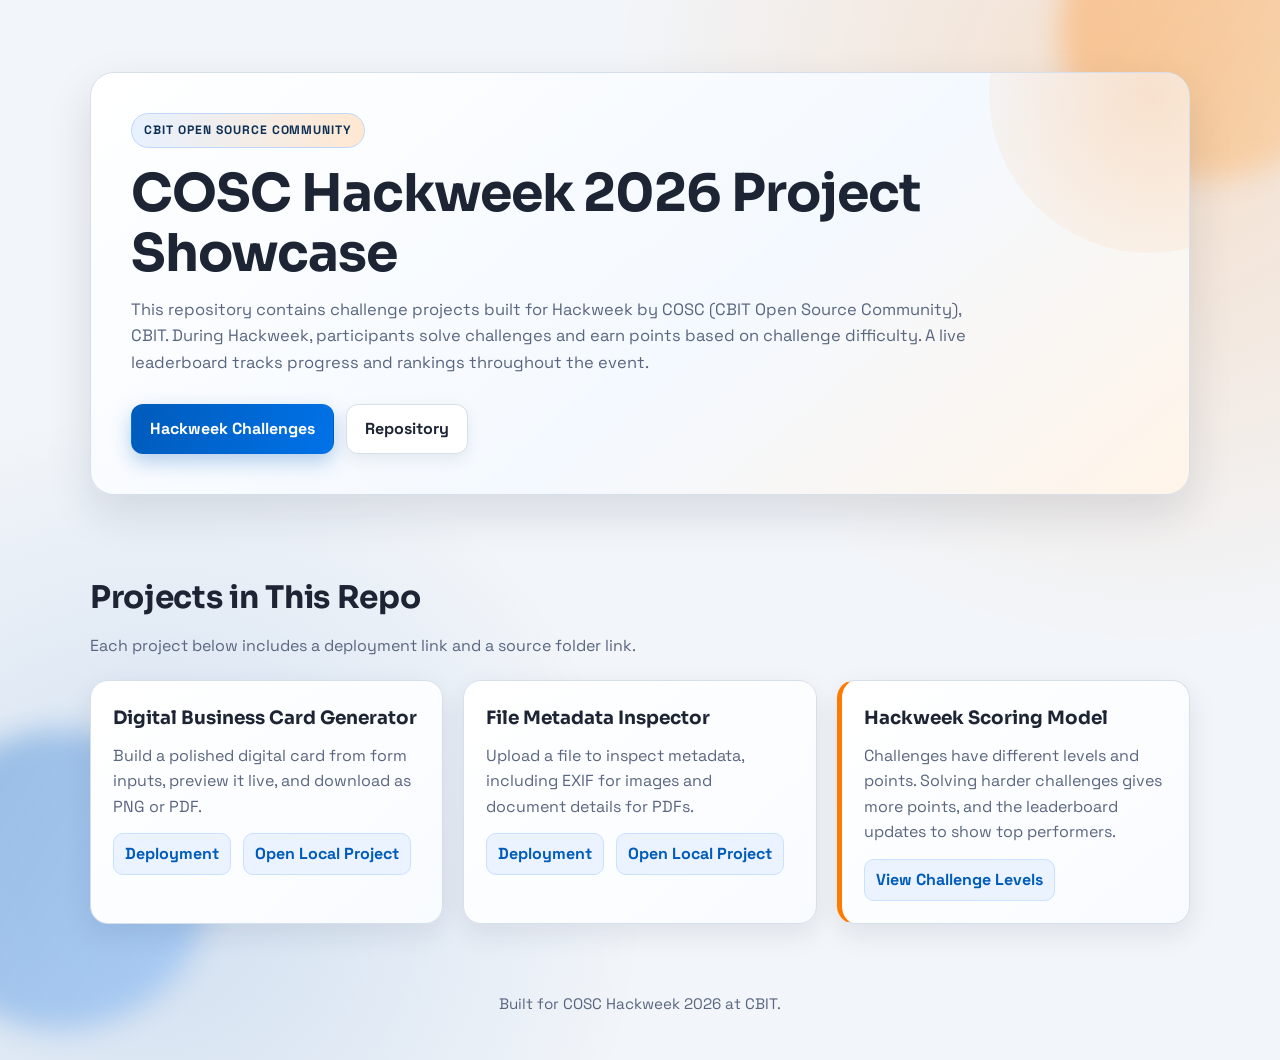
==== index.html @ 426f627f "Add initial HTML structure and README for COSC Hackweek 2026 projects" ====
<!DOCTYPE html>
<html lang="en">
  <head>
    <meta charset="UTF-8" />
    <meta name="viewport" content="width=device-width, initial-scale=1.0" />
    <title>COSC Hackweek 2026 Projects</title>
    <link rel="preconnect" href="https://fonts.googleapis.com" />
    <link rel="preconnect" href="https://fonts.gstatic.com" crossorigin />
    <link
      href="https://fonts.googleapis.com/css2?family=Space+Grotesk:wght@400;500;700&family=Sora:wght@500;600;700&display=swap"
      rel="stylesheet"
    />
    <style>
      :root {
        --bg: #f2f5f9;
        --surface: #ffffff;
        --surface-tint: #f8fbff;
        --text: #1d2433;
        --muted: #5a667f;
        --accent: #005bbb;
        --accent-soft: #eaf3ff;
        --accent-2: #ff7a00;
        --border: #d7dfeb;
        --shadow-lg: 0 18px 45px rgba(20, 33, 61, 0.12);
        --shadow-md: 0 10px 28px rgba(20, 33, 61, 0.09);
      }

      * {
        box-sizing: border-box;
      }

      body {
        margin: 0;
        font-family: "Space Grotesk", "Segoe UI", Tahoma, Geneva, Verdana, sans-serif;
        color: var(--text);
        background:
          radial-gradient(circle at 90% 10%, rgba(255, 122, 0, 0.18), transparent 36%),
          radial-gradient(circle at 12% 85%, rgba(0, 91, 187, 0.14), transparent 34%),
          var(--bg);
        line-height: 1.6;
        min-height: 100vh;
        overflow-x: hidden;
      }

      body::before,
      body::after {
        content: "";
        position: fixed;
        width: 300px;
        height: 300px;
        border-radius: 50%;
        z-index: -1;
        filter: blur(14px);
        opacity: 0.33;
      }

      body::before {
        top: -120px;
        right: -80px;
        background: linear-gradient(120deg, #ff7a00, #ffba66);
      }

      body::after {
        bottom: -130px;
        left: -90px;
        background: linear-gradient(120deg, #005bbb, #5fa6ff);
      }

      .container {
        width: min(1100px, 92%);
        margin: 0 auto;
      }

      header {
        padding: 72px 0 26px;
      }

      .hero {
        position: relative;
        overflow: hidden;
        background: linear-gradient(140deg, #ffffff, #f4f9ff 58%, #fff4e8);
        border: 1px solid var(--border);
        border-radius: 24px;
        box-shadow: var(--shadow-lg);
        padding: 40px;
      }

      .hero::after {
        content: "";
        position: absolute;
        width: 320px;
        height: 320px;
        border-radius: 50%;
        background: radial-gradient(circle, rgba(255, 122, 0, 0.18), rgba(255, 122, 0, 0));
        right: -120px;
        top: -140px;
        pointer-events: none;
      }

      .badge {
        display: inline-block;
        font-size: 0.76rem;
        letter-spacing: 0.08em;
        text-transform: uppercase;
        color: #0d2f54;
        background: linear-gradient(90deg, #e7f1ff, #ffe8d1);
        border-radius: 999px;
        border: 1px solid #bfd6f7;
        padding: 7px 12px;
        margin-bottom: 16px;
        font-weight: 700;
      }

      h1 {
        font-family: "Sora", "Space Grotesk", sans-serif;
        font-size: clamp(2rem, 4.6vw, 3.25rem);
        line-height: 1.14;
        margin: 0 0 14px;
        letter-spacing: -0.02em;
      }

      .hero p {
        max-width: 76ch;
        color: var(--muted);
        margin: 0;
        font-size: 1.03rem;
      }

      .hero-links {
        margin-top: 28px;
        display: flex;
        flex-wrap: wrap;
        gap: 12px;
      }

      .btn {
        display: inline-block;
        text-decoration: none;
        font-weight: 700;
        border-radius: 12px;
        padding: 11px 18px;
        border: 1px solid transparent;
        transition: transform 0.2s ease, box-shadow 0.2s ease, background 0.2s ease;
      }

      .btn-primary {
        color: #ffffff;
        background: linear-gradient(110deg, var(--accent), #0072e8);
        box-shadow: 0 8px 20px rgba(0, 91, 187, 0.28);
      }

      .btn-secondary {
        color: var(--text);
        background: var(--surface);
        border-color: var(--border);
        box-shadow: 0 6px 16px rgba(20, 33, 61, 0.08);
      }

      .btn:hover {
        transform: translateY(-2px);
      }

      main {
        padding: 22px 0 58px;
      }

      section {
        margin-top: 30px;
      }

      h2 {
        margin: 0 0 10px;
        font-family: "Sora", "Space Grotesk", sans-serif;
        font-size: clamp(1.35rem, 2.6vw, 1.95rem);
        letter-spacing: -0.01em;
      }

      .section-intro {
        color: var(--muted);
        margin: 0 0 22px;
      }

      .grid {
        display: grid;
        grid-template-columns: repeat(auto-fit, minmax(260px, 1fr));
        gap: 20px;
      }

      .card {
        background: linear-gradient(140deg, var(--surface), var(--surface-tint));
        border: 1px solid var(--border);
        border-radius: 18px;
        box-shadow: var(--shadow-md);
        padding: 22px;
        transition: transform 0.22s ease, box-shadow 0.22s ease, border-color 0.22s ease;
      }

      .card:hover {
        transform: translateY(-6px);
        box-shadow: 0 18px 40px rgba(20, 33, 61, 0.16);
        border-color: #c3d5ee;
      }

      .card h3 {
        margin-top: 0;
        margin-bottom: 10px;
        font-family: "Sora", "Space Grotesk", sans-serif;
        font-size: 1.15rem;
      }

      .card p {
        margin: 0 0 14px;
        color: var(--muted);
      }

      .card-links {
        display: flex;
        gap: 12px;
        flex-wrap: wrap;
      }

      .card-links a {
        text-decoration: none;
        font-weight: 700;
        color: var(--accent);
        background: var(--accent-soft);
        border: 1px solid #cae0ff;
        border-radius: 10px;
        padding: 7px 11px;
        transition: background 0.2s ease, transform 0.2s ease;
      }

      .card-links a:hover {
        background: #dcecff;
        transform: translateY(-1px);
      }

      .points-box {
        border-left: 5px solid var(--accent-2);
      }

      footer {
        padding: 10px 0 44px;
        color: var(--muted);
        font-size: 0.95rem;
        text-align: center;
      }

      @media (max-width: 800px) {
        header {
          padding-top: 56px;
        }

        .hero {
          padding: 30px;
        }

        .hero p {
          font-size: 0.99rem;
        }
      }

      @media (max-width: 640px) {
        .hero {
          padding: 24px;
        }

        .hero-links,
        .card-links {
          gap: 10px;
        }

        .btn,
        .card-links a {
          width: 100%;
          text-align: center;
        }
      }
    </style>
  </head>
  <body>
    <header>
      <div class="container">
        <div class="hero">
          <span class="badge">CBIT Open Source Community</span>
          <h1>COSC Hackweek 2026 Project Showcase</h1>
          <p>
            This repository contains challenge projects built for Hackweek by COSC
            (CBIT Open Source Community), CBIT. During Hackweek, participants solve
            challenges and earn points based on challenge difficulty. A live
            leaderboard tracks progress and rankings throughout the event.
          </p>
          <div class="hero-links">
            <a
              class="btn btn-primary"
              href="https://coschackweek.vercel.app/challenges"
              target="_blank"
              rel="noopener noreferrer"
              >Hackweek Challenges</a
            >
            <a
              class="btn btn-secondary"
              href="https://github.com/Dilip-Reddymalla/COSC_Hackweek_2026"
              target="_blank"
              rel="noopener noreferrer"
              >Repository</a
            >
          </div>
        </div>
      </div>
    </header>

    <main>
      <div class="container">
        <section>
          <h2>Projects in This Repo</h2>
          <p class="section-intro">
            Each project below includes a deployment link and a source folder link.
          </p>

          <div class="grid">
            <article class="card">
              <h3>Digital Business Card Generator</h3>
              <p>
                Build a polished digital card from form inputs, preview it live,
                and download as PNG or PDF.
              </p>
              <div class="card-links">
                <a
                  href="https://dilip-reddymalla.github.io/COSC_Hackweek_2026/card-generator/"
                  target="_blank"
                  rel="noopener noreferrer"
                  >Deployment</a
                >
                <a
                  href="./card-generator/index.html"
                  target="_blank"
                  rel="noopener noreferrer"
                  >Open Local Project</a
                >
              </div>
            </article>

            <article class="card">
              <h3>File Metadata Inspector</h3>
              <p>
                Upload a file to inspect metadata, including EXIF for images and
                document details for PDFs.
              </p>
              <div class="card-links">
                <a
                  href="https://dilip-reddymalla.github.io/COSC_Hackweek_2026/file-metadata-inspector/"
                  target="_blank"
                  rel="noopener noreferrer"
                  >Deployment</a
                >
                <a
                  href="./file-metadata-inspector/index.html"
                  target="_blank"
                  rel="noopener noreferrer"
                  >Open Local Project</a
                >
              </div>
            </article>

            <article class="card points-box">
              <h3>Hackweek Scoring Model</h3>
              <p>
                Challenges have different levels and points. Solving harder
                challenges gives more points, and the leaderboard updates to show
                top performers.
              </p>
              <div class="card-links">
                <a
                  href="https://coschackweek.vercel.app/challenges"
                  target="_blank"
                  rel="noopener noreferrer"
                  >View Challenge Levels</a
                >
              </div>
            </article>
          </div>
        </section>
      </div>
    </main>

    <footer>
      <div class="container">
        Built for COSC Hackweek 2026 at CBIT.
      </div>
    </footer>
  </body>
</html>
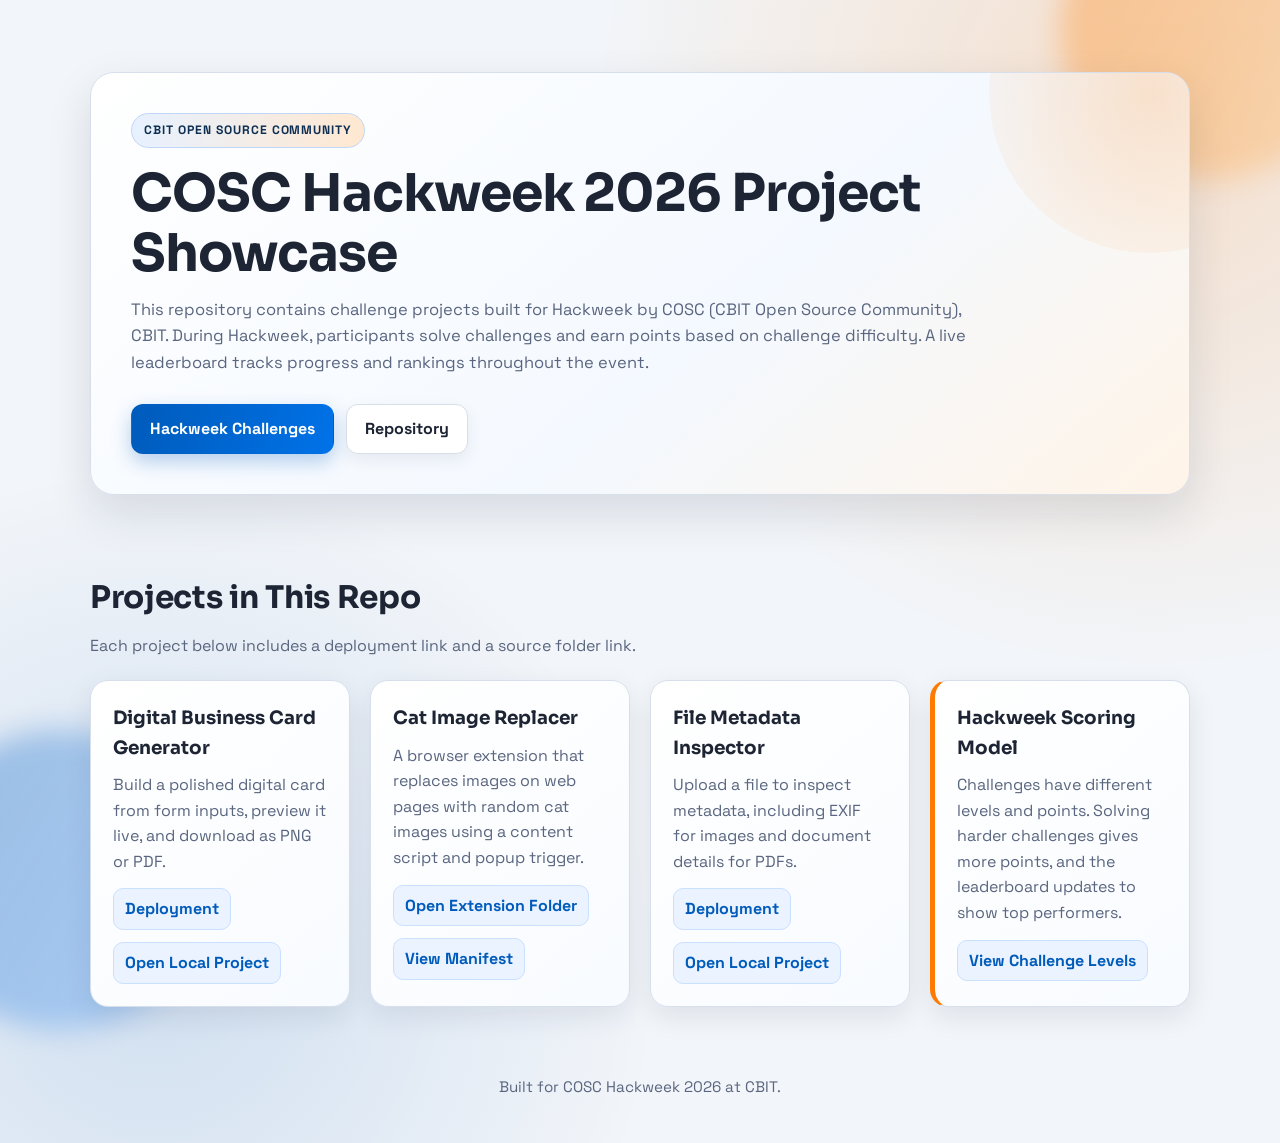
==== commit 2116563c: "Add Cat Image Replacer browser extension with functionality to replace webpage images with random ca" ====
--- a/index.html
+++ b/index.html
@@ -341,6 +341,28 @@
               </div>
             </article>
 
+              <article class="card">
+                <h3>Cat Image Replacer</h3>
+                <p>
+                  A browser extension that replaces images on web pages with random
+                  cat images using a content script and popup trigger.
+                </p>
+                <div class="card-links">
+                  <a
+                    href="./cat-image-replacer/"
+                    target="_blank"
+                    rel="noopener noreferrer"
+                    >Open Extension Folder</a
+                  >
+                  <a
+                    href="./cat-image-replacer/manifest.json"
+                    target="_blank"
+                    rel="noopener noreferrer"
+                    >View Manifest</a
+                  >
+                </div>
+              </article>
+
             <article class="card">
               <h3>File Metadata Inspector</h3>
               <p>
